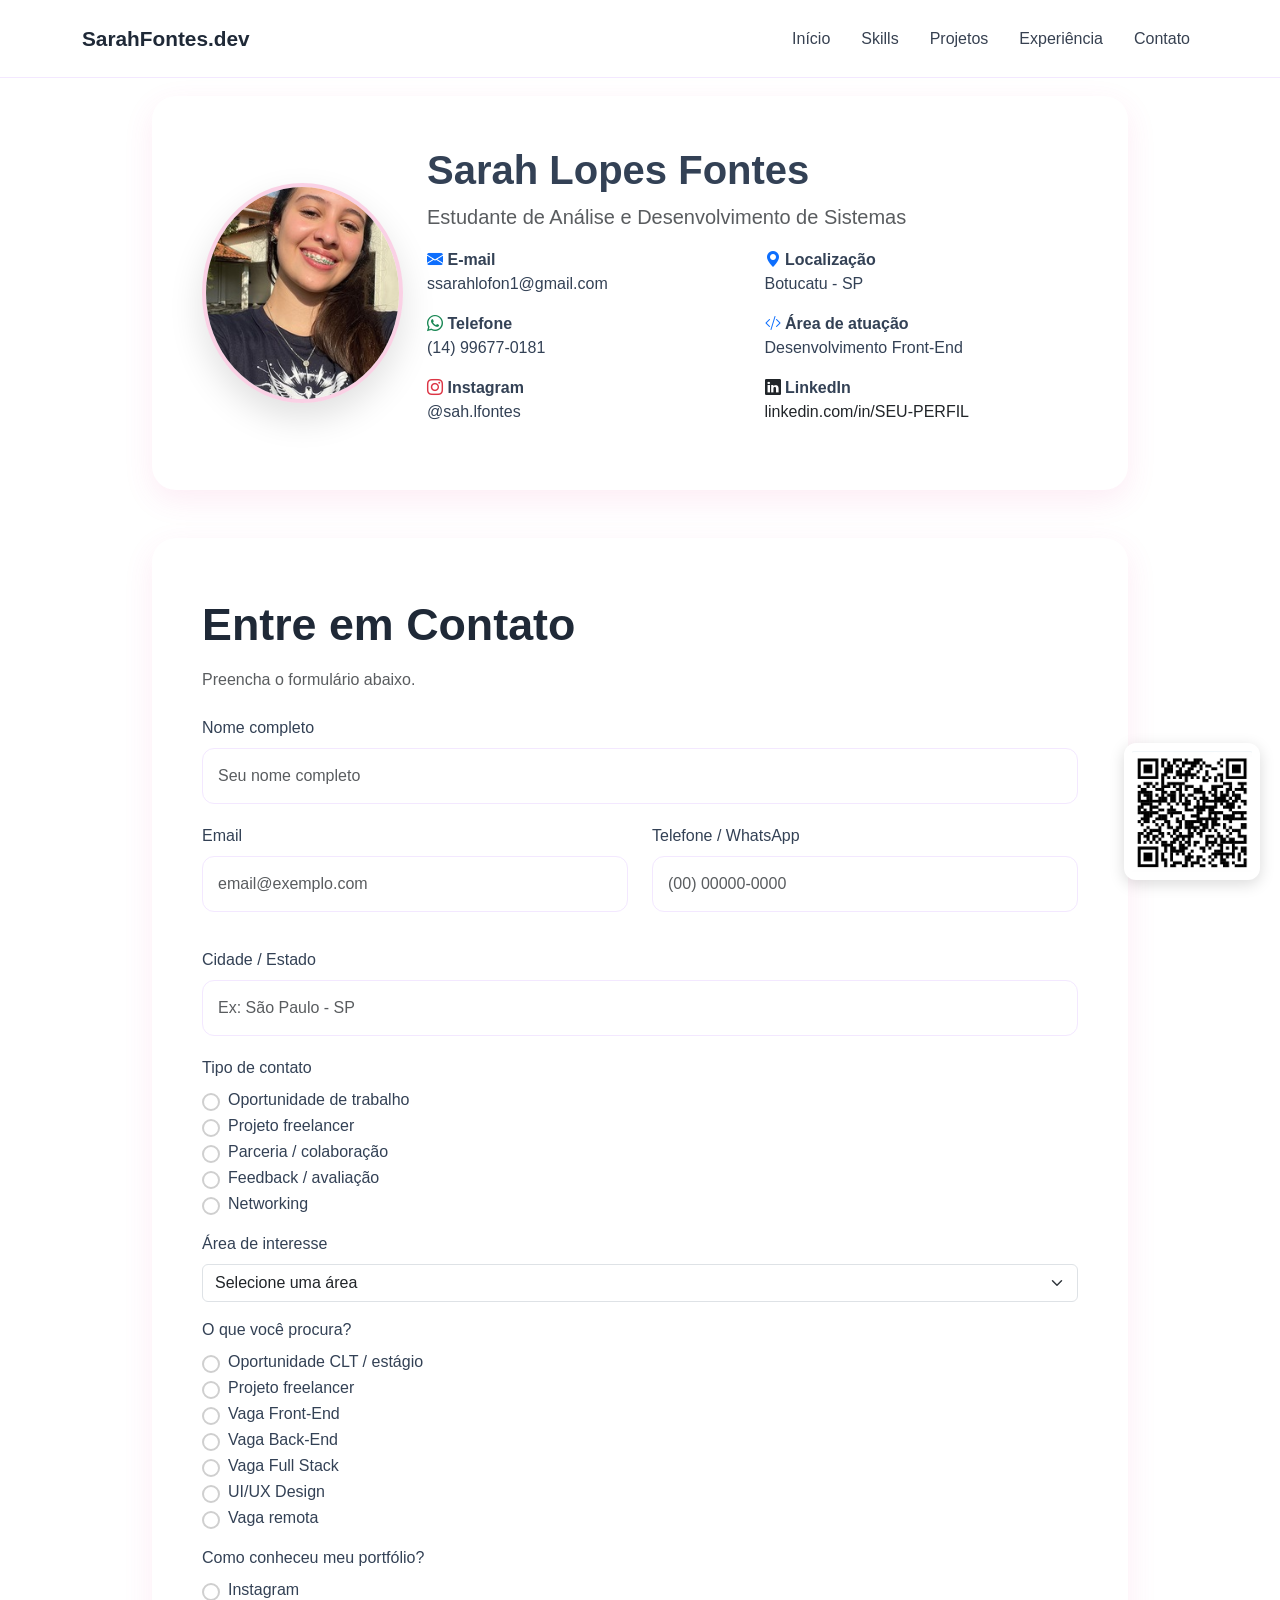
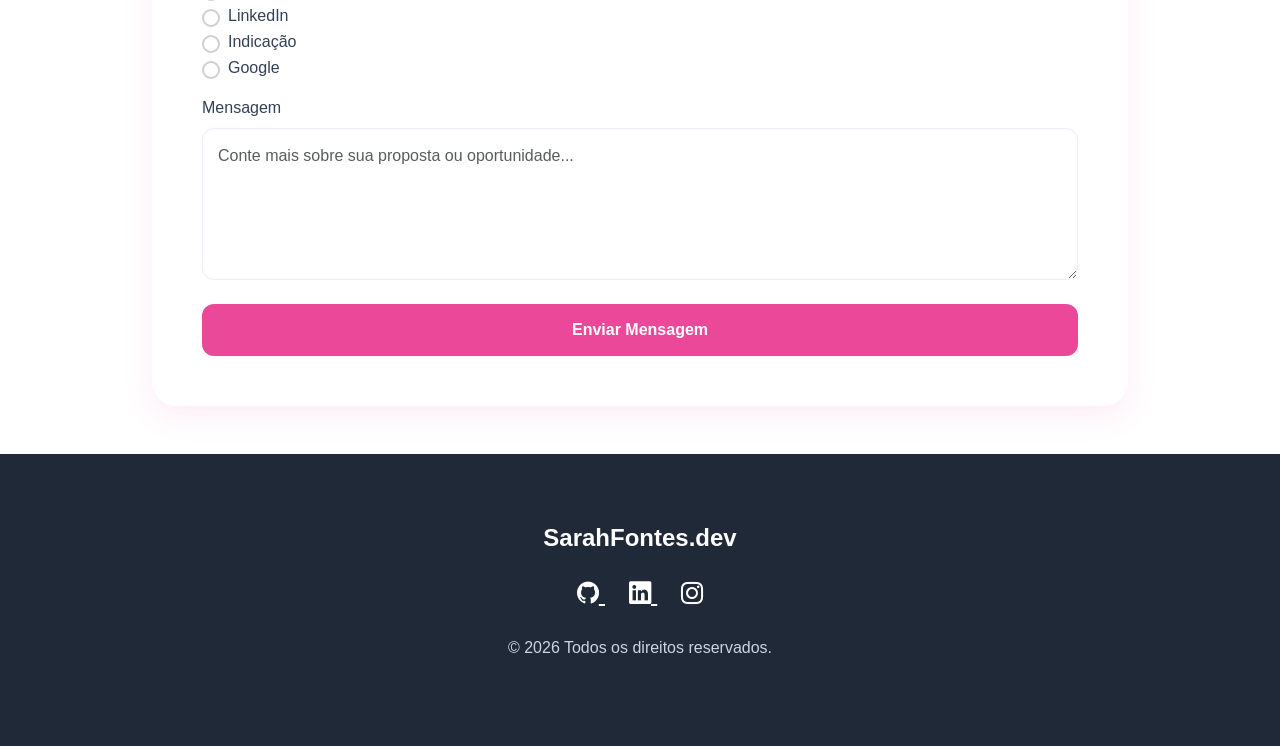
==== contato.html @ ce4b2a98 "UPLOAD 1" ====
<!DOCTYPE html>
<html lang="pt-BR">

<head>
    <meta charset="UTF-8">
    <meta name="viewport" content="width=device-width, initial-scale=1">

    <title>Contato | Portfólio</title>

    <link href="https://cdn.jsdelivr.net/npm/bootstrap@5.3.3/dist/css/bootstrap.min.css" rel="stylesheet">
    <link href="https://cdn.jsdelivr.net/npm/bootstrap-icons@1.11.3/font/bootstrap-icons.css" rel="stylesheet">

    <!-- SEU CSS PRINCIPAL -->
    <link rel="stylesheet" href="assets/css/style.css">
</head>

<body>

    <!-- NAVBAR -->

    <nav class="navbar navbar-expand-lg fixed-top custom-navbar">

        <div class="container">

            <a class="navbar-brand" href="#">SarahFontes.dev</a>

            <button class="navbar-toggler" type="button" data-bs-toggle="collapse" data-bs-target="#menu">
                <span class="navbar-toggler-icon"></span>
            </button>

            <div class="collapse navbar-collapse" id="menu">

                <ul class="navbar-nav ms-auto">

                    <li class="nav-item">
                        <a class="nav-link" href="index.html#inicio">Início</a>
                    </li>
                    <li class="nav-item">
                        <a class="nav-link" href="index.html#skills">Skills</a>
                    </li>
                    <li class="nav-item">
                        <a class="nav-link" href="index.html#projetos">Projetos</a>
                    </li>
                    <li class="nav-item">
                        <a class="nav-link" href="index.html#experiencia">Experiência</a>
                    </li>
                    <li class="nav-item">
                        <a class="nav-link" href="index.htmlcontato.html">Contato</a>
                    </li>

                </ul>
            </div>
        </div>
    </nav>

    <div class="col-md-5 text-center">
        <div class="qr-fixed">
            <img src="./assets/img/qrcode.png" alt="QR Code Portfólio">
        </div>
    </div>

    <!-- CONTEÚDO -->
    <div class="container my-5 pt-5" style="max-width: 1000px;">

        <!-- CARD PERFIL -->
        <div class="contact-box mb-5">

            <div class="row align-items-center">

                <!-- FOTO -->
                <div class="col-md-3 text-center mb-3 mb-md-0">

                    <img src="assets/img/perfil.jpg" alt="Foto de Perfil" class="profile-image">

                </div>

                <div class="col-md-9">

                    <h1 class="fw-bold">
                        Sarah Lopes Fontes
                    </h1>

                    <p class="lead text-muted">
                        Estudante de Análise e Desenvolvimento de Sistemas
                    </p>

                    <div class="row">

                        <div class="col-md-6">
                            <p class="mb-3">
                                <i class="bi bi-envelope-fill text-primary"></i>
                                <strong>E-mail</strong><br>

                                <a href="mailto:ssarahlofon1@gmail.com" class="text-decoration-none text-reset">
                                    ssarahlofon1@gmail.com
                                </a>
                            </p>

                            <p>
                                <i class="bi bi-whatsapp text-success"></i>
                                <strong>Telefone</strong><br>

                                <a href="https://wa.me/5514996770181" target="_blank"
                                    class="text-decoration-none text-reset">
                                    (14) 99677-0181
                                </a>
                            </p>

                            <p>
                                <i class="bi bi-instagram text-danger"></i>
                                <strong>Instagram</strong><br>

                                <a href="https://www.instagram.com/seu_usuario" target="_blank"
                                    class="text-decoration-none text-reset">
                                    @sah.lfontes
                                </a>
                            </p>
                        </div>

                        <div class="col-md-6">
                            <p class="mb-3">
                                <i class="bi bi-geo-alt-fill text-primary"></i>
                                <strong>Localização</strong><br>
                                Botucatu - SP
                            </p>

                            <p>
                                <i class="bi bi-code-slash text-primary"></i>
                                <strong>Área de atuação</strong><br>
                                Desenvolvimento Front-End
                            </p>

                            <p class="mb-3">
                                <i class="bi bi-linkedin text-dark"></i>
                                <strong>LinkedIn</strong><br>
                                <a href="https://www.linkedin.com/in/sarah-lopes-fontes-5abab1365/" target="_blank"
                                    class="text-decoration-none text-dark">
                                    linkedin.com/in/SEU-PERFIL
                                </a>
                            </p>
                        </div>

                    </div>

                </div>

            </div>

        </div>

        <!-- FORMULÁRIO -->
        <div class="contact-box">

            <h2 class="section-title mb-3">
                Entre em Contato
            </h2>

            <p class="text-muted mb-4">
                Preencha o formulário abaixo.
            </p>

            <form action="https://formspree.io/f/mzdqgyke" method="POST">

                <!-- Nome -->
                <div class="mb-3">
                    <label class="form-label">Nome completo</label>
                    <input type="text" name="nome" class="form-control" placeholder="Seu nome completo" required>
                </div>

                <!-- Contato -->
                <div class="row">
                    <div class="col-md-6 mb-3">
                        <label class="form-label">Email</label>
                        <input type="email" name="email" class="form-control" placeholder="email@exemplo.com" required>
                    </div>

                    <div class="col-md-6 mb-3">
                        <label class="form-label">Telefone / WhatsApp</label>
                        <input type="tel" name="telefone" class="form-control" placeholder="(00) 00000-0000">
                    </div>
                </div>

                <!-- Localização -->
                <div class="mb-3">
                    <label class="form-label">Cidade / Estado</label>
                    <input type="text" name="localizacao" class="form-control" placeholder="Ex: São Paulo - SP">
                </div>

                <!-- Tipo de contato -->
                <div class="mb-3">
                    <label class="form-label">Tipo de contato</label>

                    <div class="form-check custom-radio">
                        <input class="form-check-input" type="radio" name="tipo_contato"
                            value="Oportunidade de trabalho">
                        <label class="form-check-label">Oportunidade de trabalho</label>
                    </div>

                    <div class="form-check custom-radio">
                        <input class="form-check-input" type="radio" name="tipo_contato" value="Projeto freelancer">
                        <label class="form-check-label">Projeto freelancer</label>
                    </div>

                    <div class="form-check custom-radio">
                        <input class="form-check-input" type="radio" name="tipo_contato" value="Parceria">
                        <label class="form-check-label">Parceria / colaboração</label>
                    </div>

                    <div class="form-check custom-radio">
                        <input class="form-check-input" type="radio" name="tipo_contato" value="Feedback">
                        <label class="form-check-label">Feedback / avaliação</label>
                    </div>

                    <div class="form-check custom-radio">
                        <input class="form-check-input" type="radio" name="tipo_contato" value="Networking">
                        <label class="form-check-label">Networking</label>
                    </div>
                </div>

                <!-- Área -->
                <div class="mb-3">
                    <label class="form-label">Área de interesse</label>

                    <select class="form-select" name="area_interesse" required>
                        <option selected disabled>Selecione uma área</option>
                        <option>Tecnologia / Desenvolvimento</option>
                        <option>Design / UI/UX</option>
                        <option>Marketing Digital</option>
                        <option>Negócios / Empreendedorismo</option>
                        <option>Educação / Mentoria</option>
                        <option>Arte / Criatividade</option>
                        <option>Outro</option>
                    </select>
                </div>

                <!-- O que procura -->
                <div class="mb-3">
                    <label class="form-label">O que você procura?</label>

                    <div class="form-check custom-check">
                        <input class="form-check-input" type="checkbox" name="procura[]" value="CLT / Estágio">
                        <label class="form-check-label">Oportunidade CLT / estágio</label>
                    </div>

                    <div class="form-check custom-check">
                        <input class="form-check-input" type="checkbox" name="procura[]" value="Freelancer">
                        <label class="form-check-label">Projeto freelancer</label>
                    </div>

                    <div class="form-check custom-check">
                        <input class="form-check-input" type="checkbox" name="procura[]" value="Front-End">
                        <label class="form-check-label">Vaga Front-End</label>
                    </div>

                    <div class="form-check custom-check">
                        <input class="form-check-input" type="checkbox" name="procura[]" value="Back-End">
                        <label class="form-check-label">Vaga Back-End</label>
                    </div>

                    <div class="form-check custom-check">
                        <input class="form-check-input" type="checkbox" name="procura[]" value="Full Stack">
                        <label class="form-check-label">Vaga Full Stack</label>
                    </div>

                    <div class="form-check custom-check">
                        <input class="form-check-input" type="checkbox" name="procura[]" value="UI/UX">
                        <label class="form-check-label">UI/UX Design</label>
                    </div>

                    <div class="form-check custom-check">
                        <input class="form-check-input" type="checkbox" name="procura[]" value="Remoto">
                        <label class="form-check-label">Vaga remota</label>
                    </div>
                </div>

                <!-- Origem -->
                <div class="mb-3">
                    <label class="form-label">Como conheceu meu portfólio?</label>

                    <div class="form-check custom-radio">
                        <input class="form-check-input" type="radio" name="origem" value="Instagram">
                        <label class="form-check-label">Instagram</label>
                    </div>

                    <div class="form-check custom-radio">
                        <input class="form-check-input" type="radio" name="origem" value="LinkedIn">
                        <label class="form-check-label">LinkedIn</label>
                    </div>

                    <div class="form-check custom-radio">
                        <input class="form-check-input" type="radio" name="origem" value="Indicação">
                        <label class="form-check-label">Indicação</label>
                    </div>

                    <div class="form-check custom-radio">
                        <input class="form-check-input" type="radio" name="origem" value="Google">
                        <label class="form-check-label">Google</label>
                    </div>
                </div>

                <!-- Mensagem -->
                <div class="mb-4">
                    <label class="form-label">Mensagem</label>
                    <textarea class="form-control" name="mensagem" rows="5"
                        placeholder="Conte mais sobre sua proposta ou oportunidade..." required></textarea>
                </div>

                <!-- Botão -->
                <button type="submit" class="btn-primary-custom w-100" action="https://formspree.io/f/mzdqgyke">
                    Enviar Mensagem
                </button>

            </form>

        </div>

    </div>

    <!-- FOOTER -->

    <footer>
        <div class="container">
            <div class="footer-content">
                <h4>SarahFontes.dev</h4>
                <div class="social-links">
                    <a href="https://github.com/SahFontes?tab=projects">
                        <i class="bi bi-github"></i>
                    </a>
                    <a href="https://www.linkedin.com/in/sarah-lopes-fontes-5abab1365/" ">
                        <i class=" bi bi-linkedin"></i>
                    </a>
                    <a href="https://www.instagram.com/seu_usuario">
                        <i class="bi bi-instagram"></i>
                    </a>
                </div>
                <p>© 2026 Todos os direitos reservados.</p>
            </div>
        </div>
    </footer>

    <script src="https://cdn.jsdelivr.net/npm/bootstrap@5.3.3/dist/js/bootstrap.bundle.min.js"></script>

</body>

</html>
---- assets/css/style.css ----
/* ==========================
   RESET
========================== */

*{
    margin:0;
    padding:0;
    box-sizing:border-box;
}

html{
    scroll-behavior:smooth;
}

body{
    font-family:'Inter',sans-serif;
    color:#334155;
    background:#ffffff;
    overflow-x:hidden;
}

/* ==========================
   CORES
========================== */

:root{

    --primary:#1F2937;       /* mantém profissional (quase preto) */
    --secondary:#374151;

    --accent:#EC4899;        /* ROSA principal (profissional) */
    --accent-hover:#DB2777;  /* rosa mais forte no hover */

    --light:#FFF1F2;         /* fundo rosa muito suave */
    --border:#F3E8FF;

    --text:#475569;

    --shadow:
    0 10px 30px rgba(236,72,153,.10);

    --shadow-hover:
    0 20px 40px rgba(236,72,153,.18);
}

/* ==========================
   NAVBAR
========================== */

.custom-navbar{

    background:rgba(255,255,255,.95);

    backdrop-filter:blur(15px);

    border-bottom:1px solid var(--border);

    transition:.3s;

    padding:18px 0;

}

.navbar-brand{

    font-size:1.3rem;

    font-weight:800;

    color:var(--primary)!important;

}

.nav-link{

    font-weight:500;

    color:var(--secondary)!important;

    margin-left:15px;

    transition:.3s;

}

.nav-link:hover{

    color:var(--accent)!important;

}

/* ==========================
   HERO
========================== */

.hero{

    background:
    radial-gradient(
    circle at top right,
    rgba(236,72,153,.12),
    transparent 40%
    ),

    radial-gradient(
    circle at bottom left,
    rgba(244,114,182,.10),
    transparent 30%
    );

}

.hero-tag{

    display:inline-block;

    padding:10px 18px;

    border-radius:50px;

    background:#EFF6FF;

    color:var(--accent);

    font-size:.9rem;

    font-weight:600;

    margin-bottom:25px;

}

.hero-tag,
.section-tag{

    background:rgba(236,72,153,.08);

    color:var(--accent);

    padding:8px 14px;

    border-radius:999px;

    font-weight:600;

}

.hero-title{

    font-size:4.3rem;

    font-weight:800;

    color:var(--primary);

    line-height:1.1;

    margin-bottom:25px;

}

.hero-description{

    font-size:1.1rem;

    color:var(--text);

    max-width:550px;

    line-height:1.8;

}

.hero-buttons{

    margin-top:40px;

    display:flex;

    gap:15px;

    flex-wrap:wrap;

}

.profile-image{

    width:420px;

    max-width:100%;

    border-radius:24px;

    box-shadow:var(--shadow);

}

/* ==========================
   BOTÕES
========================== */

.btn-primary-custom{

    background:var(--accent);
    color:white;
    border:none;

    padding:14px 30px;
    border-radius:12px;

    font-weight:600;

    transition:.3s;

}

.btn-primary-custom:hover{
    background:var(--accent-hover);
    transform:translateY(-2px);
}

.btn-outline-custom{

    border:1px solid var(--accent);

    color:var(--accent);

    padding:14px 30px;

    border-radius:12px;

    text-decoration:none;

    font-weight:600;

    transition:.3s;

}

.btn-outline-custom:hover{

    background:var(--accent);

    color:white;

}

/* ==========================
   SEÇÕES
========================== */

.section{

    padding:120px 0;

}

.section-tag{

    color:var(--accent);

    font-weight:600;

    text-transform:uppercase;

    letter-spacing:1px;

    font-size:.85rem;

}

.section-title{

    font-size:2.8rem;

    font-weight:800;

    color:var(--primary);

    margin-top:10px;

}

.bg-light-custom{

    background:var(--light);

}

/* ==========================
   ESTATÍSTICAS
========================== */

.stats{

    padding:80px 0;

    border-top:1px solid var(--border);

    border-bottom:1px solid var(--border);

}

.stats h2{

    font-size:3rem;

    font-weight:800;

    color:var(--accent);

}

.stats p{

    color:var(--text);

}

/* ==========================
   SOBRE
========================== */

.about-image{

    width:100%;

    border-radius:24px;

    box-shadow:var(--shadow);

}

#sobre p{

    font-size:1.05rem;

    line-height:1.9;

    color:var(--text);

}

/* ==========================
   SKILLS
========================== */

.skills-wrapper{

    display:flex;

    flex-wrap:wrap;

    justify-content:center;

    gap:15px;

}

.skills-wrapper a{

    background:white;

    border:1px solid var(--border);

    padding:14px 24px;

    border-radius:999px;

    font-weight:600;

    transition:.3s;
    text-decoration: none;
    


}

.skills-wrapper span:hover{

    background:var(--accent);

    color:white;

    border-color:var(--accent);

}

/* ==========================
   PROJETOS
========================== */

.project-card{

    background:white;

    border-radius:20px;

    overflow:hidden;

    box-shadow:var(--shadow);

    transition:.3s;

    height:100%;

}

.project-card:hover{

    transform:translateY(-10px);

    box-shadow:var(--shadow-hover);

}

.project-card img{

    width:100%;

    height:260px;

    object-fit:cover;

}

.project-content{

    padding:25px;

}

.project-content h4{

    color:var(--primary);

    font-weight:700;

    margin-bottom:12px;

}

.project-content p{

    color:var(--text);

}

/* ==========================
   TIMELINE
========================== */

.timeline{

    max-width:800px;

    margin:auto;

}

.timeline-item{

    background:white;

    padding:30px;

    margin-bottom:25px;

    border-radius:16px;

    border-left:5px solid var(--accent);

    box-shadow:var(--shadow);

}

.timeline-item h4{

    font-weight:700;

    color:var(--primary);

}

.timeline-item span{

    display:block;

    color:var(--accent);

    margin:10px 0;

    font-weight:600;

}

.timeline-item p{

    color:var(--text);

}

/* ==========================
   CONTATO
========================== */

.contact-box{

    background:white;

    padding:50px;

    border-radius:24px;

    box-shadow:var(--shadow);

}

.form-control{

    margin-bottom:20px;

    border-radius:12px;

    padding:15px;

    border:1px solid var(--border);

}

.form-control:focus{

    border-color:var(--accent);

    box-shadow:none;

}

/* ==========================
   FOOTER
========================== */

footer{

    background:var(--primary);

    color:white;

    padding:70px 0;

}

.footer-content{

    text-align:center;

}

.footer-content h4{

    font-weight:800;

    margin-bottom:20px;

}

.social-links{

    margin:25px 0;

}

.social-links a{

    color:white;

    font-size:1.4rem;

    margin:0 12px;

    transition:.3s;

}

.social-links a:hover{

    color:#60A5FA;

}

.footer-content p{

    color:#CBD5E1;

}

/* ==========================
   RESPONSIVO
========================== */

@media(max-width:992px){

    .hero{

        text-align:center;

    }

    .hero-title{

        font-size:3rem;

    }

    .profile-image{

        margin-top:50px;
    }

    .hero-buttons{

        justify-content:center;
    }

}

@media(max-width:768px){

    .section{

        padding:90px 0;
    }

    .hero-title{

        font-size:2.4rem;
    }

    .section-title{

        font-size:2rem;
    }

    .contact-box{

        padding:30px;
    }

}

@media(max-width:576px){

    .stats h2{

        font-size:2.2rem;
    }

    .profile-image{

        border-radius:18px;
    }

}

.profil-image{
    width:320px;
    height:320px;
    object-fit:cover;
    border-radius:50%;

    border:4px solid rgba(236,72,153,.3); /* rosa suave */
    box-shadow:0 20px 40px rgba(0,0,0,.12);
}

@media(max-width:768px){
    .profile-image{
        width:240px;
        height:240px;
    }
}


.profile-image{
    width:220px;
    height:220px;
    object-fit:cover;
    border-radius:50%;

    border:4px solid rgba(236,72,153,.25);
    box-shadow:0 15px 35px rgba(0,0,0,.12);
}

@media(max-width:768px){
    .profile-image{
        width:160px;
        height:160px;
    }
}

.cursos-img{
    width: px;
    height: 200px;
    object-fit: contain;
}

@media(max-width:768px){
    .cursos-img{
        width: 120px;
        height: 120px;
    }
}

.course-card{
    display:flex;
    flex-direction:column;
    align-items:center;
    text-align:center;
    gap:10px;
}

.accordion-body{
    padding:10px 14px;
    font-size:13px;
}

.timeline-item{
    margin-bottom:10px;
}

.accordion-button {
    background-color: white;  /* fundo normal */
    color: var(--primary);    /* texto padrão */
}

.accordion-button:focus {
    box-shadow: none;         /* remove o foco azul padrão */
}

.accordion-button:not(.collapsed) {
    background-color: rgba(236,72,153,0.08); /* fundo rosa suave quando aberto */
    color: var(--accent);                     /* texto rosa quando aberto */
}


.accordion-item {
    border-radius: 16px;
    overflow: hidden;
    box-shadow: var(--shadow);
    margin-bottom: 12px;
}

.text-justify {
    text-align: justify;
}

.modal-body img {
    display: block;
    margin: 0 auto;
}

.swiper {
    padding: 20px 0;
}

.project-card {
    background: #fff;
    border-radius: 12px;
    overflow: hidden;
    box-shadow: 0 10px 25px rgba(0,0,0,0.1);
    transition: 0.3s;
}

.project-card:hover {
    transform: translateY(-5px);
}

.project-card img {
    width: 100%;
    height: 200px;
    object-fit: cover;
}

/* COR DAS SETAS */
.carousel-control-prev-icon,
.carousel-control-next-icon {
    filter: invert(32%) sepia(86%) saturate(7490%) hue-rotate(300deg) brightness(101%) contrast(101%);
}

/* OU versão mais garantida (substitui ícone por rosa sólido) */
.carousel-control-prev-icon,
.carousel-control-next-icon {
    border-radius: 50%;
    padding: 20px;
}

/* AFASTAR AS SETAS PARA OS LADOS */
#carouselProjetos {
    position: relative;
}

/* seta esquerda */
.carousel-control-prev,
.carousel-control-next{
    width: auto;
    top: 50%;
    transform: translateY(-50%);
}

.carousel-control-prev{
    left: 10px;
}

.carousel-control-next{
    right: 10px;
}

/* CHECKBOX estilo bolinha custom (Google Forms style) */
.custom-check .form-check-input {
    appearance: none;
    -webkit-appearance: none;
    width: 18px;
    height: 18px;
    border: 2px solid #cfcfcf;
    border-radius: 50%;
    cursor: pointer;
    position: relative;
    transition: 0.2s ease;
    display: inline-block;
}

/* Hover */
.custom-check .form-check-input:hover {
    border-color: #ff4da6;
}

/* Quando marcado */
.custom-check .form-check-input:checked {
    background-color: #ff4da6;
    border-color: #ff4da6;
}

/* bolinha branca no centro */
.custom-check .form-check-input:checked::after {
    content: "";
    width: 8px;
    height: 8px;
    background: white;
    border-radius: 50%;
    position: absolute;
    top: 50%;
    left: 50%;
    transform: translate(-50%, -50%);
}

/* alinhamento perfeito */
.custom-check {
    display: flex;
    align-items: center;
    gap: 8px;
}


.custom-check .form-check-input,
.custom-radio .form-check-input {
    appearance: none;
    -webkit-appearance: none;
    width: 18px;
    height: 18px;
    border: 2px solid #cfcfcf;
    border-radius: 50%;
    cursor: pointer;
    position: relative;
    transition: 0.2s ease;
    display: inline-block;
}

/* Hover rosa */
.custom-check .form-check-input:hover,
.custom-radio .form-check-input:hover {
    border-color: #ff4da6;
}

/* Quando marcado */
.custom-check .form-check-input:checked,
.custom-radio .form-check-input:checked {
    background-color: #ff4da6;
    border-color: #ff4da6;
}

/* ponto branco interno (efeito Google Forms) */
.custom-check .form-check-input:checked::after,
.custom-radio .form-check-input:checked::after {
    content: "";
    width: 8px;
    height: 8px;
    background: white;
    border-radius: 50%;
    position: absolute;
    top: 50%;
    left: 50%;
    transform: translate(-50%, -50%);
}

/* alinhamento bonito */
.form-check {
    display: flex;
    align-items: center;
    gap: 8px;
}

/* foco acessível */
.form-check-input:focus {
    box-shadow: 0 0 0 0.2rem rgba(255, 77, 166, 0.25);
}

.section-tag {
    display: inline-block;
    padding: 8px 14px;
    margin: 5px;
    border-radius: 20px;
    background: #f1f1f1;
    color: #333;
    text-decoration: none;
    transition: all 0.25s ease;
    border: 1px solid transparent;
}

/* quando passa o mouse */
.section-tag:hover {
    background: #ff4da6; /* azul Bootstrap */
    color: white;
    transform: translateY(-3px);
    box-shadow: 0 6px 15px rgba(0,0,0,0.15);
}

/* quando clica */
.section-tag:active {
    transform: translateY(0px) scale(0.97);
    box-shadow: 0 3px 8px rgba(0,0,0,0.2);
}

.qr-fixed {
    position: fixed;
    bottom: 20px;
    right: 20px;
    z-index: 9999;
    background: #fff;
    padding: 8px;
    border-radius: 12px;
    box-shadow: 0 4px 15px rgba(0,0,0,.15);
}

.qr-fixed img {
    width: 120px;
    height: auto;
    display: block;
}

@media (max-width: 768px) {
    .qr-fixed {
        display: none;
    }
}

.carousel-control-prev {
    width: 2%;
    left: -60px;
}

.carousel-control-next {
    width: 2%;
    right: -60px;
}
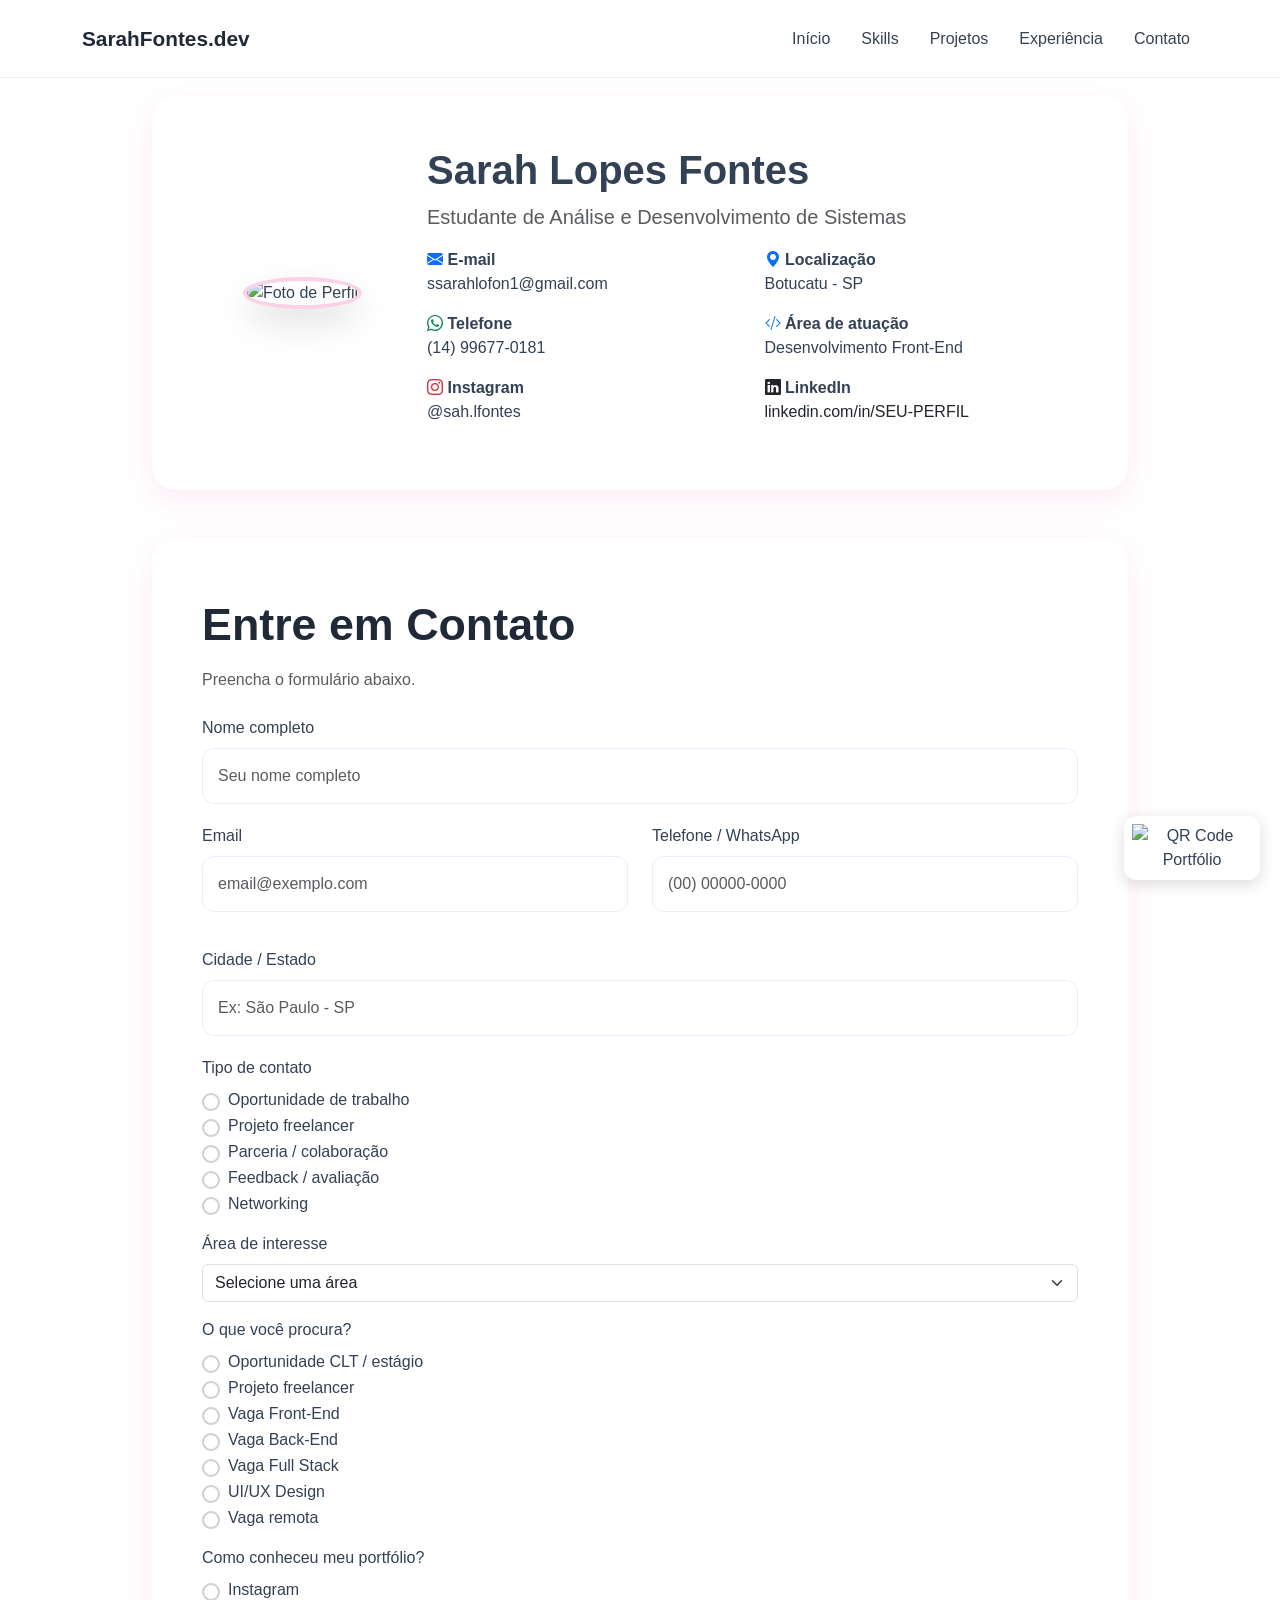
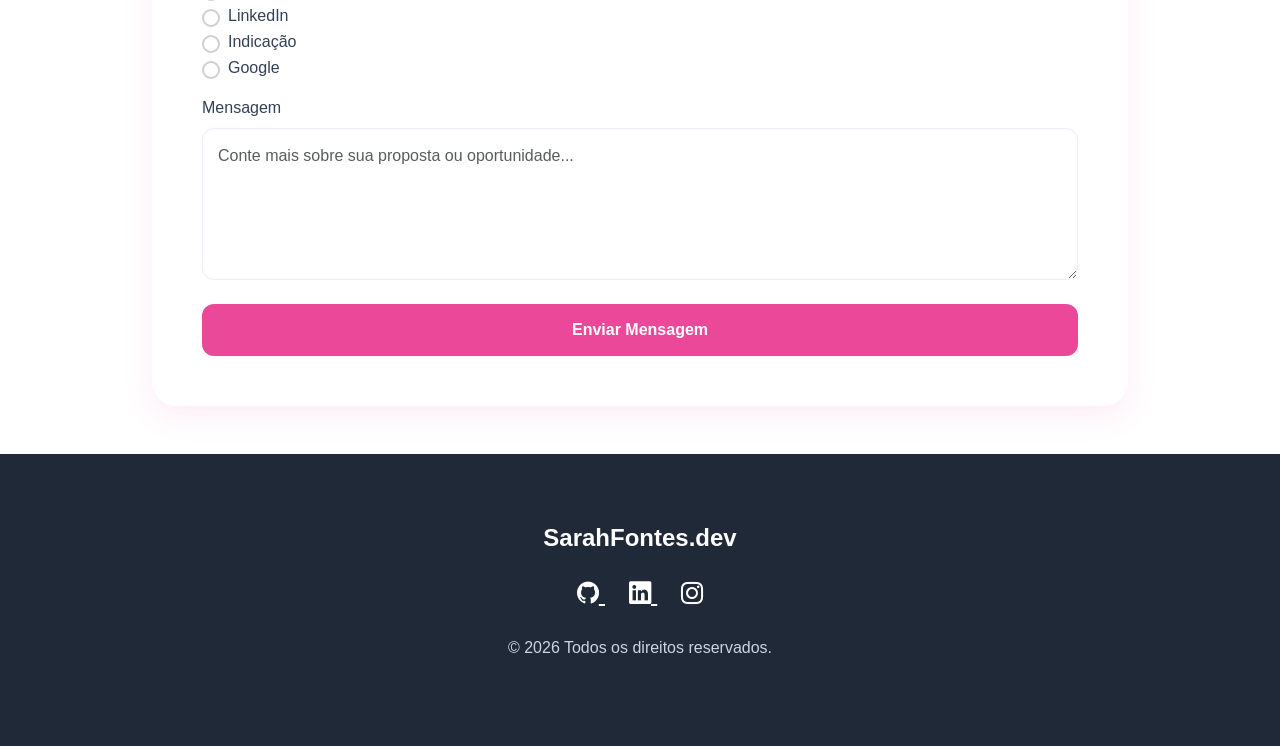
==== commit cddf620d: "UPLOAD 2- RESPONSIVIDADE" ====
--- a/contato.html
+++ b/contato.html
@@ -45,7 +45,7 @@
                         <a class="nav-link" href="index.html#experiencia">Experiência</a>
                     </li>
                     <li class="nav-item">
-                        <a class="nav-link" href="index.htmlcontato.html">Contato</a>
+                        <a class="nav-link" href="contato.html">Contato</a>
                     </li>
 
                 </ul>
@@ -55,7 +55,7 @@
 
     <div class="col-md-5 text-center">
         <div class="qr-fixed">
-            <img src="./assets/img/qrcode.png" alt="QR Code Portfólio">
+            <img src="./img/qrcode.png" alt="QR Code Portfólio">
         </div>
     </div>
 
@@ -70,7 +70,7 @@
                 <!-- FOTO -->
                 <div class="col-md-3 text-center mb-3 mb-md-0">
 
-                    <img src="assets/img/perfil.jpg" alt="Foto de Perfil" class="profile-image">
+                    <img src="./img/perfil.jpg" alt="Foto de Perfil" class="profile-image">
 
                 </div>
 
@@ -326,7 +326,7 @@
                     <a href="https://github.com/SahFontes?tab=projects">
                         <i class="bi bi-github"></i>
                     </a>
-                    <a href="https://www.linkedin.com/in/sarah-lopes-fontes-5abab1365/" ">
+                    <a href="https://www.linkedin.com/in/sarah-lopes-fontes-5abab1365/">
                         <i class=" bi bi-linkedin"></i>
                     </a>
                     <a href="https://www.instagram.com/seu_usuario">
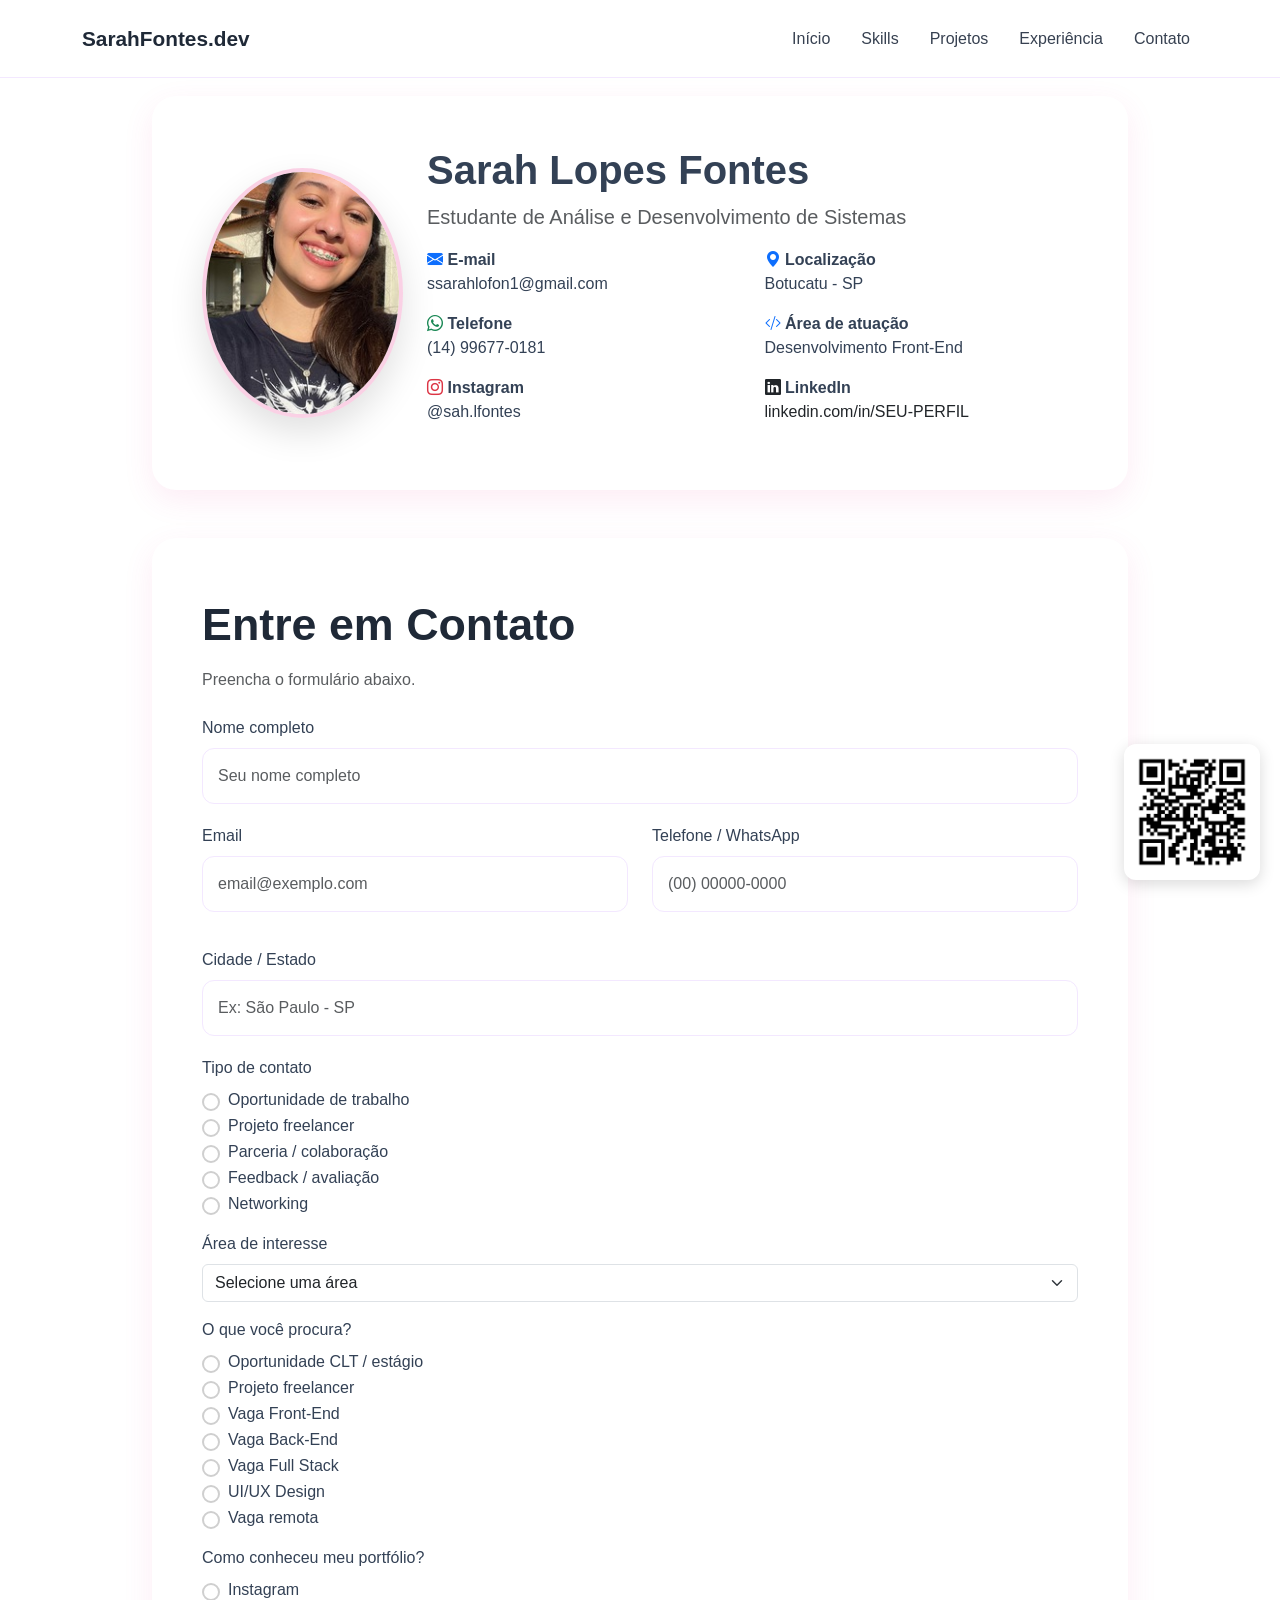
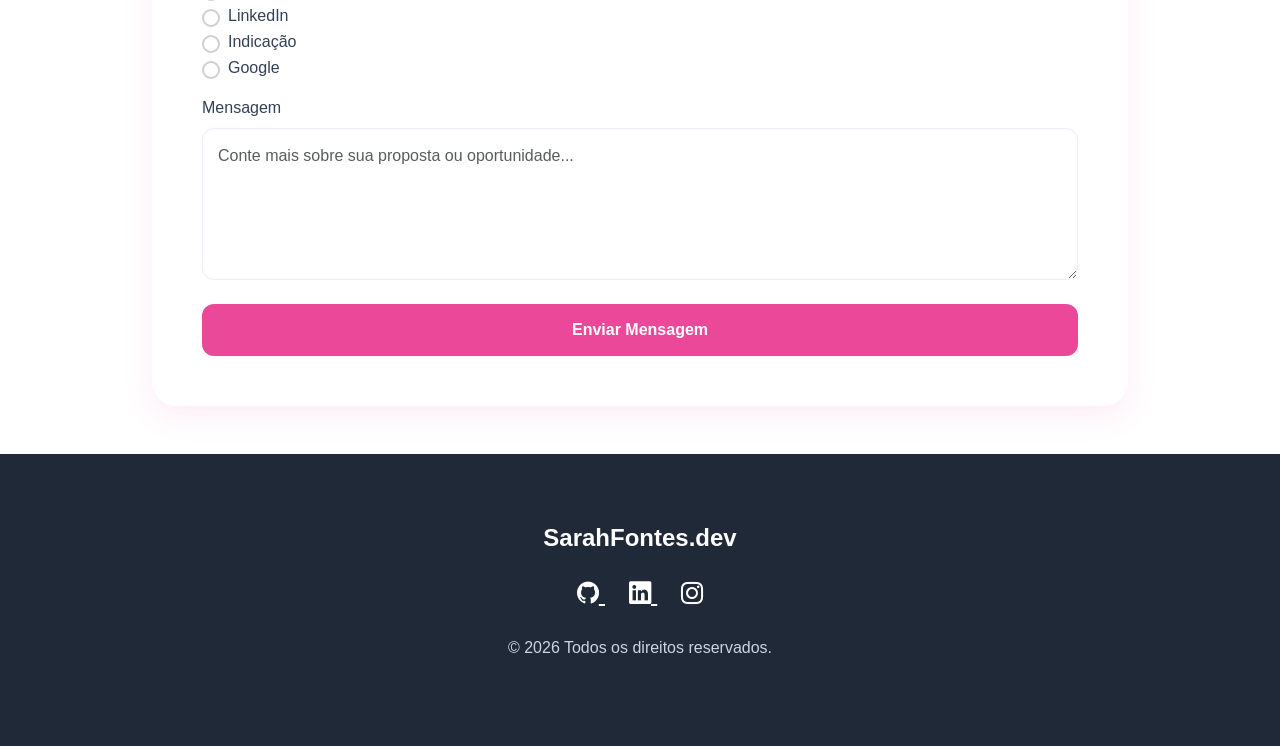
==== commit 9d5cebce: "UPLOAD 3 - NWE RESP." ====
--- a/contato.html
+++ b/contato.html
@@ -55,7 +55,7 @@
 
     <div class="col-md-5 text-center">
         <div class="qr-fixed">
-            <img src="./img/qrcode.png" alt="QR Code Portfólio">
+            <img src="./img/qrcode.jpg" alt="QR Code Portfólio">
         </div>
     </div>
 
--- a/assets/css/style.css
+++ b/assets/css/style.css
@@ -147,7 +147,7 @@
 
 .hero-title{
 
-    font-size:4.3rem;
+    font-size:clamp(2rem, 5vw, 4.3rem);
 
     font-weight:800;
 
@@ -271,7 +271,7 @@
 
 .section-title{
 
-    font-size:2.8rem;
+    font-size:clamp(1.6rem, 4vw, 2.8rem);
 
     font-weight:800;
 
@@ -376,16 +376,11 @@
 
 }
 
-.skills-wrapper span:hover{
-
+.skills-wrapper a:hover{
     background:var(--accent);
-
     color:white;
-
     border-color:var(--accent);
-
-}
-
+}
 /* ==========================
    PROJETOS
 ========================== */
@@ -516,6 +511,13 @@
 
 }
 
+@media (max-width: 576px) {
+    .contact-box {
+        padding: 24px 16px;
+        border-radius: 16px;
+    }
+}
+
 .form-control{
 
     margin-bottom:20px;
@@ -662,7 +664,7 @@
 
 }
 
-.profil-image{
+.profile-image{
     width:320px;
     height:320px;
     object-fit:cover;
@@ -681,24 +683,27 @@
 
 
 .profile-image{
-    width:220px;
-    height:220px;
+    width:320px;
+    height:320px;
     object-fit:cover;
     border-radius:50%;
-
     border:4px solid rgba(236,72,153,.25);
     box-shadow:0 15px 35px rgba(0,0,0,.12);
+    max-width:100%;
 }
 
 @media(max-width:768px){
+
     .profile-image{
-        width:160px;
-        height:160px;
-    }
+        width:220px;
+        height:220px;
+        margin-top:30px;
+    }
+
 }
 
 .cursos-img{
-    width: px;
+    width: 160px;
     height: 200px;
     object-fit: contain;
 }
@@ -956,18 +961,246 @@
     display: block;
 }
 
-@media (max-width: 768px) {
+@media (max-width: 1200px) {
     .qr-fixed {
         display: none;
     }
 }
 
 .carousel-control-prev {
-    width: 2%;
-    left: -60px;
+    width: auto;
+    left: -50px;
 }
 
 .carousel-control-next {
-    width: 2%;
-    right: -60px;
+    width: auto;
+    right: -50px;
+}
+
+@media (max-width: 768px) {
+    .carousel-control-prev {
+        left: 0;
+    }
+
+    .carousel-control-next {
+        right: 0;
+    }
+
+    #carouselProjetos {
+        padding: 0 40px;
+    }
+}
+/* ==========================
+   RESPONSIVO EXTRA (MOBILE FIRST)
+========================== */
+
+/* Hero: centralizar conteúdo em tablet/mobile */
+@media (max-width: 991px) {
+    .hero .row {
+        text-align: center;
+    }
+
+    .hero-description {
+        margin: 0 auto;
+    }
+
+    .hero-buttons {
+        justify-content: center;
+    }
+
+    .profile-image {
+        width: 200px;
+        height: 200px;
+        margin-top: 30px;
+    }
+}
+
+/* Carousel: mostrar só 1 card em mobile */
+@media (max-width: 575px) {
+    .carousel-item .col-12:not(:first-child) {
+        display: none;
+    }
+}
+
+/* Modal: imagem não ultrapassar a tela */
+.modal-body img,
+.modal-content > img {
+    max-width: 100%;
+    height: auto;
+}
+
+/* Skills: tamanho menor em mobile */
+@media (max-width: 576px) {
+    .skills-wrapper {
+        gap: 10px;
+    }
+
+    .section-tag {
+        font-size: 0.8rem;
+        padding: 6px 12px;
+    }
+
+    .hero-tag {
+        font-size: 0.8rem;
+        padding: 7px 13px;
+    }
+
+    .section {
+        padding: 70px 0;
+    }
+
+    footer {
+        padding: 50px 0;
+    }
+}
+
+/* ==========================
+   RESPONSIVIDADE FINAL
+========================== */
+
+img{
+    max-width:100%;
+    height:auto;
+    display:block;
+}
+
+@media(max-width:991px){
+
+    .hero{
+        text-align:center;
+    }
+
+    .hero-description{
+        margin:0 auto;
+    }
+
+    .hero-buttons{
+        justify-content:center;
+    }
+
+    .navbar-collapse{
+        background:#fff;
+        padding:20px;
+        margin-top:15px;
+        border-radius:16px;
+        box-shadow:0 10px 30px rgba(0,0,0,.08);
+    }
+
+}
+
+@media(max-width:768px){
+
+    .section{
+        padding:70px 0;
+    }
+
+    .hero-buttons{
+        flex-direction:column;
+        width:100%;
+    }
+
+    .hero-buttons a,
+    .hero-buttons button{
+        width:100%;
+    }
+
+    .project-card{
+        margin-bottom:20px;
+    }
+
+    .contact-box{
+        padding:24px;
+    }
+
+}
+
+@media(max-width:576px){
+
+    .hero-title{
+        font-size:2rem;
+    }
+
+    .section-title{
+        font-size:1.8rem;
+    }
+
+    .section-tag{
+        font-size:.8rem;
+        padding:6px 12px;
+    }
+
+    .hero-tag{
+        font-size:.8rem;
+    }
+
+
+    .profile-image{
+    width:250px;
+    height:250px;
+    border-radius:50%;
+    object-fit:cover;
+    object-position:center;
+    display:block;
+    margin:auto;
+
+    border:4px solid rgba(236,72,153,.25);
+
+    box-shadow:
+    0 15px 35px rgba(0,0,0,.12);
+}
+
+/* Tablet */
+@media(max-width:768px){
+
+    .profile-image{
+        width:200px;
+        height:200px;
+    }
+
+}
+
+/* Celular */
+@media(max-width:576px){
+
+    .profile-image{
+        width:160px;
+        height:160px;
+    }
+
+} 
+}
+
+.profile-image{
+    width:250px;
+    height:250px;
+    border-radius:50%;
+    object-fit:cover;
+    object-position:center;
+    display:block;
+    margin:auto;
+
+    border:4px solid rgba(236,72,153,.25);
+
+    box-shadow:
+    0 15px 35px rgba(0,0,0,.12);
+}
+
+/* Tablet */
+@media(max-width:768px){
+
+    .profile-image{
+        width:200px;
+        height:200px;
+    }
+
+}
+
+/* Celular */
+@media(max-width:576px){
+
+    .profile-image{
+        width:160px;
+        height:160px;
+    }
+
 }
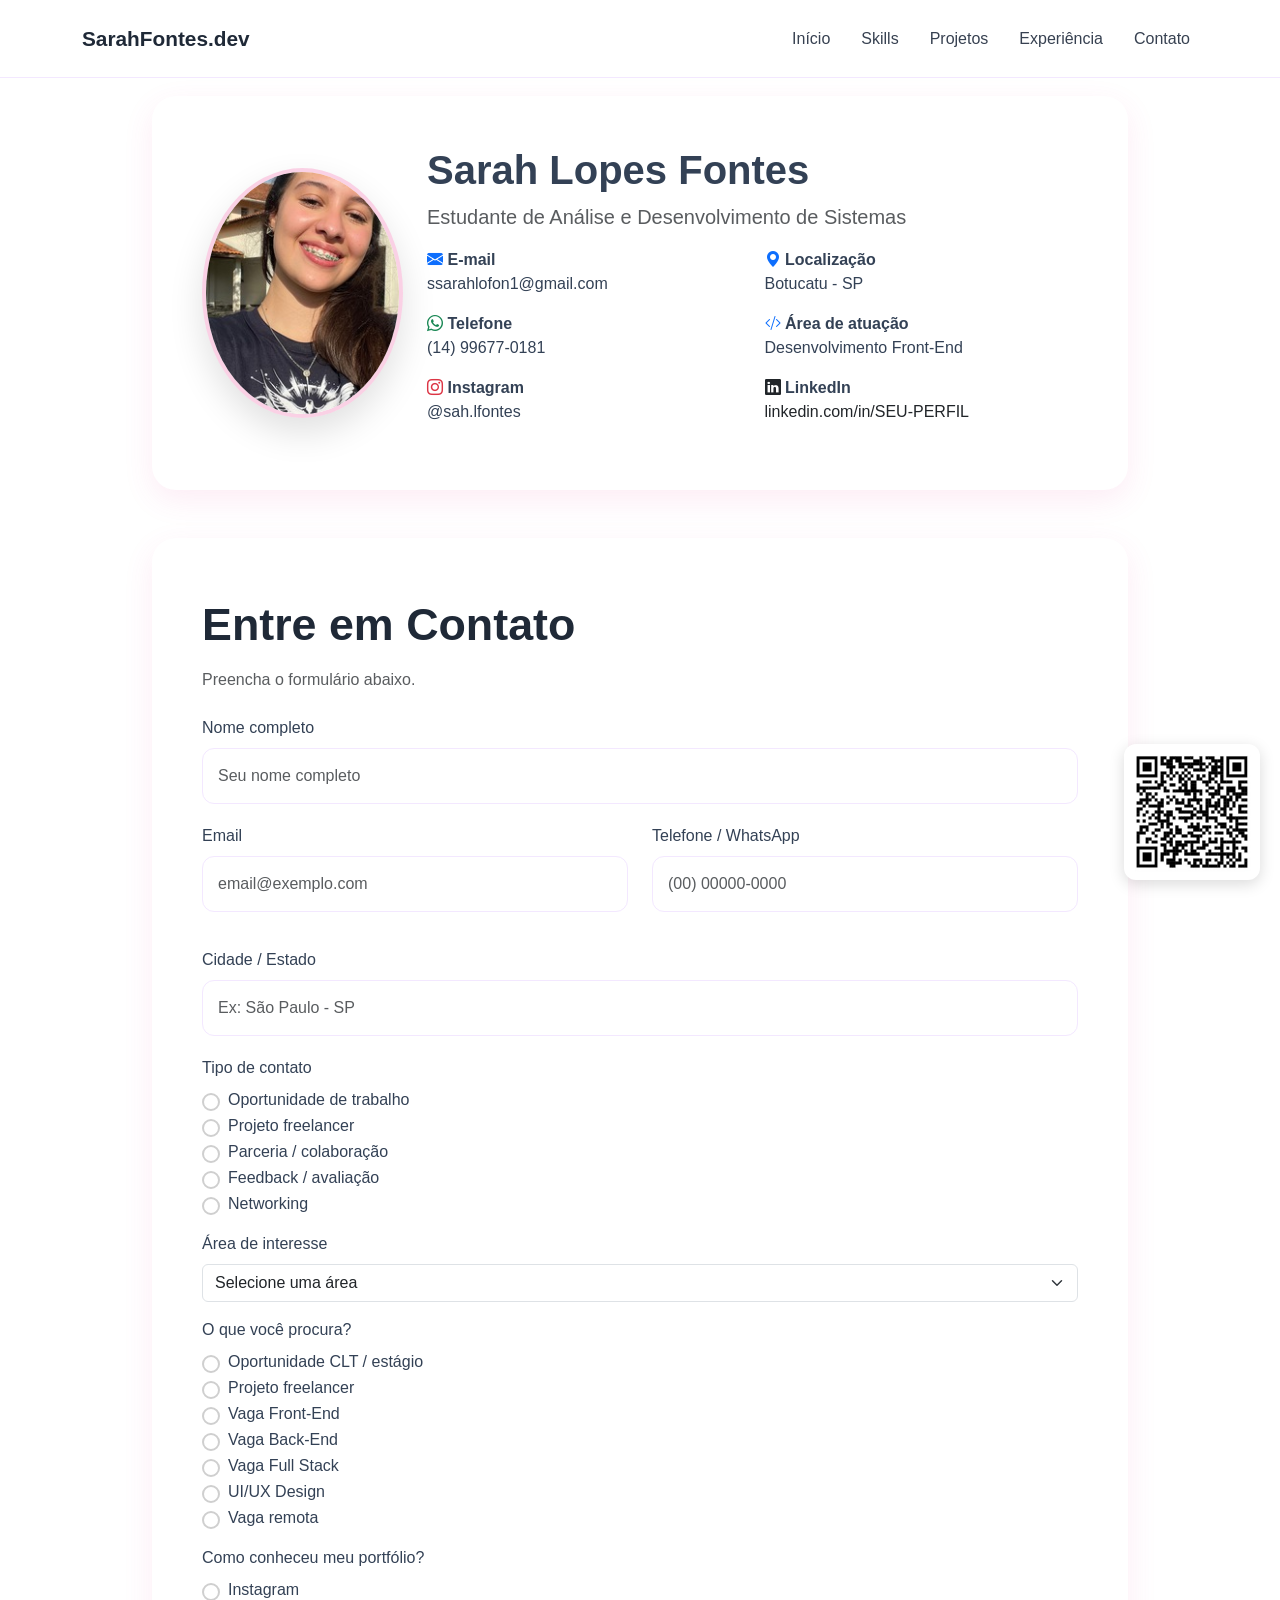
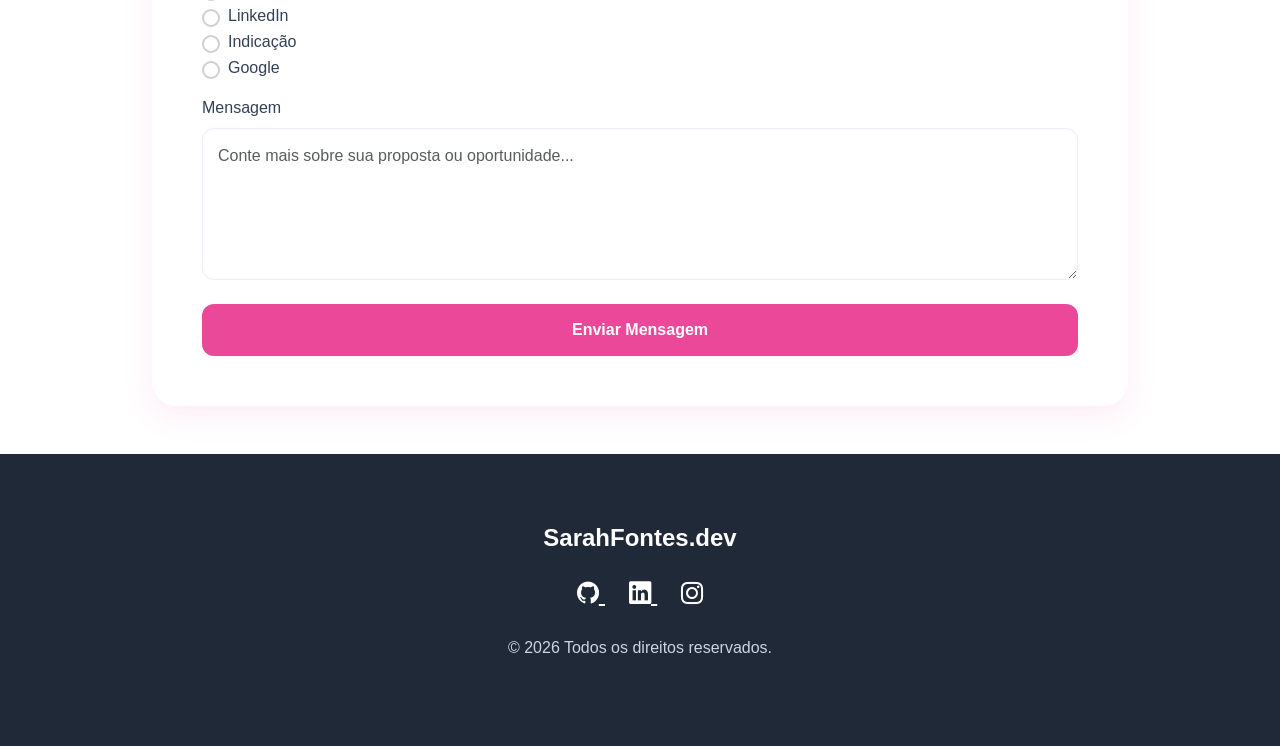
==== commit ae5b9d24: "Cursos update" ====
--- a/contato.html
+++ b/contato.html
@@ -4,22 +4,16 @@
 <head>
     <meta charset="UTF-8">
     <meta name="viewport" content="width=device-width, initial-scale=1">
-
     <title>Contato | Portfólio</title>
-
     <link href="https://cdn.jsdelivr.net/npm/bootstrap@5.3.3/dist/css/bootstrap.min.css" rel="stylesheet">
     <link href="https://cdn.jsdelivr.net/npm/bootstrap-icons@1.11.3/font/bootstrap-icons.css" rel="stylesheet">
-
-    <!-- SEU CSS PRINCIPAL -->
     <link rel="stylesheet" href="assets/css/style.css">
 </head>
 
 <body>
 
     <!-- NAVBAR -->
-
     <nav class="navbar navbar-expand-lg fixed-top custom-navbar">
-
         <div class="container">
 
             <a class="navbar-brand" href="#">SarahFontes.dev</a>
@@ -29,27 +23,15 @@
             </button>
 
             <div class="collapse navbar-collapse" id="menu">
-
                 <ul class="navbar-nav ms-auto">
-
-                    <li class="nav-item">
-                        <a class="nav-link" href="index.html#inicio">Início</a>
-                    </li>
-                    <li class="nav-item">
-                        <a class="nav-link" href="index.html#skills">Skills</a>
-                    </li>
-                    <li class="nav-item">
-                        <a class="nav-link" href="index.html#projetos">Projetos</a>
-                    </li>
-                    <li class="nav-item">
-                        <a class="nav-link" href="index.html#experiencia">Experiência</a>
-                    </li>
-                    <li class="nav-item">
-                        <a class="nav-link" href="contato.html">Contato</a>
-                    </li>
-
+                    <li class="nav-item"><a class="nav-link" href="#inicio">Início</a></li>
+                    <li class="nav-item"><a class="nav-link" href="#skills">Skills</a></li>
+                    <li class="nav-item"><a class="nav-link" href="#projetos">Projetos</a></li>
+                    <li class="nav-item"><a class="nav-link" href="#experiencia">Experiência</a></li>
+                    <li class="nav-item"><a class="nav-link" href="contato.html">Contato</a></li>
                 </ul>
             </div>
+
         </div>
     </nav>
 
@@ -110,7 +92,7 @@
                                 <i class="bi bi-instagram text-danger"></i>
                                 <strong>Instagram</strong><br>
 
-                                <a href="https://www.instagram.com/seu_usuario" target="_blank"
+                                <a href="https://www.instagram.com/sah.lfontes" target="_blank"
                                     class="text-decoration-none text-reset">
                                     @sah.lfontes
                                 </a>
@@ -342,4 +324,4 @@
 
 </body>
 
-</html>+</html>
--- a/assets/css/style.css
+++ b/assets/css/style.css
@@ -1,6 +1,4 @@
-/* ==========================
-   RESET
-========================== */
+/* ==========================RESET========================== */
 
 *{
     margin:0;
@@ -19,9 +17,7 @@
     overflow-x:hidden;
 }
 
-/* ==========================
-   CORES
-========================== */
+/* ==========================CORES========================== */
 
 :root{
 
@@ -43,55 +39,34 @@
     0 20px 40px rgba(236,72,153,.18);
 }
 
-/* ==========================
-   NAVBAR
-========================== */
+/* ==========================NAVBAR========================== */
 
 .custom-navbar{
-
     background:rgba(255,255,255,.95);
-
     backdrop-filter:blur(15px);
-
     border-bottom:1px solid var(--border);
-
     transition:.3s;
-
     padding:18px 0;
-
 }
 
 .navbar-brand{
-
     font-size:1.3rem;
-
     font-weight:800;
-
     color:var(--primary)!important;
-
 }
 
 .nav-link{
-
     font-weight:500;
-
     color:var(--secondary)!important;
-
     margin-left:15px;
-
     transition:.3s;
-
 }
 
 .nav-link:hover{
-
     color:var(--accent)!important;
-
-}
-
-/* ==========================
-   HERO
-========================== */
+}
+
+/* ==========================HERO========================== */
 
 .hero{
 
@@ -111,89 +86,48 @@
 }
 
 .hero-tag{
-
     display:inline-block;
-
     padding:10px 18px;
-
     border-radius:50px;
-
     background:#EFF6FF;
-
     color:var(--accent);
-
     font-size:.9rem;
-
     font-weight:600;
-
     margin-bottom:25px;
 
 }
 
 .hero-tag,
 .section-tag{
-
     background:rgba(236,72,153,.08);
-
     color:var(--accent);
-
     padding:8px 14px;
-
     border-radius:999px;
-
     font-weight:600;
-
 }
 
 .hero-title{
-
     font-size:clamp(2rem, 5vw, 4.3rem);
-
     font-weight:800;
-
     color:var(--primary);
-
     line-height:1.1;
-
     margin-bottom:25px;
-
 }
 
 .hero-description{
-
     font-size:1.1rem;
-
     color:var(--text);
-
     max-width:550px;
-
     line-height:1.8;
-
 }
 
 .hero-buttons{
-
     margin-top:40px;
-
     display:flex;
-
     gap:15px;
-
     flex-wrap:wrap;
-
-}
-
-.profile-image{
-
-    width:420px;
-
-    max-width:100%;
-
-    border-radius:24px;
-
-    box-shadow:var(--shadow);
-
-}
+}
+
 
 /* ==========================
    BOTÕES
@@ -511,12 +445,7 @@
 
 }
 
-@media (max-width: 576px) {
-    .contact-box {
-        padding: 24px 16px;
-        border-radius: 16px;
-    }
-}
+
 
 .form-control{
 
@@ -600,69 +529,7 @@
    RESPONSIVO
 ========================== */
 
-@media(max-width:992px){
-
-    .hero{
-
-        text-align:center;
-
-    }
-
-    .hero-title{
-
-        font-size:3rem;
-
-    }
-
-    .profile-image{
-
-        margin-top:50px;
-    }
-
-    .hero-buttons{
-
-        justify-content:center;
-    }
-
-}
-
-@media(max-width:768px){
-
-    .section{
-
-        padding:90px 0;
-    }
-
-    .hero-title{
-
-        font-size:2.4rem;
-    }
-
-    .section-title{
-
-        font-size:2rem;
-    }
-
-    .contact-box{
-
-        padding:30px;
-    }
-
-}
-
-@media(max-width:576px){
-
-    .stats h2{
-
-        font-size:2.2rem;
-    }
-
-    .profile-image{
-
-        border-radius:18px;
-    }
-
-}
+
 
 .profile-image{
     width:320px;
@@ -674,12 +541,6 @@
     box-shadow:0 20px 40px rgba(0,0,0,.12);
 }
 
-@media(max-width:768px){
-    .profile-image{
-        width:240px;
-        height:240px;
-    }
-}
 
 
 .profile-image{
@@ -692,15 +553,7 @@
     max-width:100%;
 }
 
-@media(max-width:768px){
-
-    .profile-image{
-        width:220px;
-        height:220px;
-        margin-top:30px;
-    }
-
-}
+
 
 .cursos-img{
     width: 160px;
@@ -708,12 +561,7 @@
     object-fit: contain;
 }
 
-@media(max-width:768px){
-    .cursos-img{
-        width: 120px;
-        height: 120px;
-    }
-}
+
 
 .course-card{
     display:flex;
@@ -961,11 +809,6 @@
     display: block;
 }
 
-@media (max-width: 1200px) {
-    .qr-fixed {
-        display: none;
-    }
-}
 
 .carousel-control-prev {
     width: auto;
@@ -977,50 +820,13 @@
     right: -50px;
 }
 
-@media (max-width: 768px) {
-    .carousel-control-prev {
-        left: 0;
-    }
-
-    .carousel-control-next {
-        right: 0;
-    }
-
-    #carouselProjetos {
-        padding: 0 40px;
-    }
-}
+
 /* ==========================
    RESPONSIVO EXTRA (MOBILE FIRST)
 ========================== */
 
-/* Hero: centralizar conteúdo em tablet/mobile */
-@media (max-width: 991px) {
-    .hero .row {
-        text-align: center;
-    }
-
-    .hero-description {
-        margin: 0 auto;
-    }
-
-    .hero-buttons {
-        justify-content: center;
-    }
-
-    .profile-image {
-        width: 200px;
-        height: 200px;
-        margin-top: 30px;
-    }
-}
-
-/* Carousel: mostrar só 1 card em mobile */
-@media (max-width: 575px) {
-    .carousel-item .col-12:not(:first-child) {
-        display: none;
-    }
-}
+
+
 
 /* Modal: imagem não ultrapassar a tela */
 .modal-body img,
@@ -1030,145 +836,15 @@
 }
 
 /* Skills: tamanho menor em mobile */
-@media (max-width: 576px) {
-    .skills-wrapper {
-        gap: 10px;
-    }
-
-    .section-tag {
-        font-size: 0.8rem;
-        padding: 6px 12px;
-    }
-
-    .hero-tag {
-        font-size: 0.8rem;
-        padding: 7px 13px;
-    }
-
-    .section {
-        padding: 70px 0;
-    }
-
-    footer {
-        padding: 50px 0;
-    }
-}
+
 
 /* ==========================
    RESPONSIVIDADE FINAL
 ========================== */
 
-img{
-    max-width:100%;
-    height:auto;
-    display:block;
-}
-
-@media(max-width:991px){
-
-    .hero{
-        text-align:center;
-    }
-
-    .hero-description{
-        margin:0 auto;
-    }
-
-    .hero-buttons{
-        justify-content:center;
-    }
-
-    .navbar-collapse{
-        background:#fff;
-        padding:20px;
-        margin-top:15px;
-        border-radius:16px;
-        box-shadow:0 10px 30px rgba(0,0,0,.08);
-    }
-
-}
-
-@media(max-width:768px){
-
-    .section{
-        padding:70px 0;
-    }
-
-    .hero-buttons{
-        flex-direction:column;
-        width:100%;
-    }
-
-    .hero-buttons a,
-    .hero-buttons button{
-        width:100%;
-    }
-
-    .project-card{
-        margin-bottom:20px;
-    }
-
-    .contact-box{
-        padding:24px;
-    }
-
-}
-
-@media(max-width:576px){
-
-    .hero-title{
-        font-size:2rem;
-    }
-
-    .section-title{
-        font-size:1.8rem;
-    }
-
-    .section-tag{
-        font-size:.8rem;
-        padding:6px 12px;
-    }
-
-    .hero-tag{
-        font-size:.8rem;
-    }
-
-
-    .profile-image{
-    width:250px;
-    height:250px;
-    border-radius:50%;
-    object-fit:cover;
-    object-position:center;
-    display:block;
-    margin:auto;
-
-    border:4px solid rgba(236,72,153,.25);
-
-    box-shadow:
-    0 15px 35px rgba(0,0,0,.12);
-}
-
-/* Tablet */
-@media(max-width:768px){
-
-    .profile-image{
-        width:200px;
-        height:200px;
-    }
-
-}
-
-/* Celular */
-@media(max-width:576px){
-
-    .profile-image{
-        width:160px;
-        height:160px;
-    }
-
-} 
-}
+
+
+
 
 .profile-image{
     width:250px;
@@ -1185,22 +861,167 @@
     0 15px 35px rgba(0,0,0,.12);
 }
 
-/* Tablet */
-@media(max-width:768px){
-
-    .profile-image{
-        width:200px;
-        height:200px;
-    }
-
-}
-
-/* Celular */
-@media(max-width:576px){
-
-    .profile-image{
-        width:160px;
-        height:160px;
-    }
-
-}+
+
+/* ==========================
+   TABLET
+========================== */
+@media (max-width: 768px) {
+
+    .section {
+        padding: 70px 0;
+    }
+
+    .section-title {
+        font-size: 2rem;
+    }
+
+    .hero-title {
+        font-size: 2.4rem;
+    }
+
+    .hero-buttons {
+        flex-direction: column;
+        width: 100%;
+    }
+
+    .hero-buttons a,
+    .hero-buttons button {
+        width: 100%;
+    }
+
+    .project-card {
+        margin-bottom: 20px;
+    }
+
+    .contact-box {
+        padding: 30px;
+    }
+
+    .profile-image {
+        width: 220px;
+        height: 220px;
+        margin-top: 30px;
+    }
+
+    .cursos-img {
+        width: 120px;
+        height: 120px;
+    }
+
+    .carousel-control-prev {
+        left: 0;
+    }
+
+    .carousel-control-next {
+        right: 0;
+    }
+
+    #carouselProjetos {
+        padding: 0 40px;
+    }
+}
+
+/* ==========================
+   CELULAR
+========================== */
+@media (max-width: 576px) {
+
+    .hero-title {
+        font-size: 2rem;
+    }
+
+    .section-title {
+        font-size: 1.8rem;
+    }
+
+    .section-tag,
+    .hero-tag {
+        font-size: 0.8rem;
+        padding: 6px 12px;
+    }
+
+    .skills-wrapper {
+        gap: 10px;
+    }
+
+    .section {
+        padding: 70px 0;
+    }
+
+    footer {
+        padding: 50px 0;
+    }
+
+    .profile-image {
+        width: 160px;
+        height: 160px;
+        border-radius: 50%;
+        object-fit: cover;
+        object-position: center;
+        display: block;
+        margin: auto;
+        border: 4px solid rgba(236, 72, 153, .25);
+        box-shadow: 0 15px 35px rgba(0, 0, 0, .12);
+    }
+
+    .stats h2 {
+        font-size: 2.2rem;
+    }
+
+    .contact-box {
+        padding: 24px 16px;
+        border-radius: 16px;
+    }
+
+    img {
+        max-width: 100%;
+        height: auto;
+        display: block;
+    }
+}
+
+/* ==========================
+   TABLET / MOBILE GERAL
+========================== */
+@media (max-width: 991px) {
+
+    .hero {
+        text-align: center;
+    }
+
+    .hero .row {
+        text-align: center;
+    }
+
+    .hero-description {
+        margin: 0 auto;
+    }
+
+    .hero-buttons {
+        justify-content: center;
+    }
+
+    .navbar-collapse {
+        background: #fff;
+        padding: 20px;
+        margin-top: 15px;
+        border-radius: 16px;
+        box-shadow: 0 10px 30px rgba(0, 0, 0, .08);
+    }
+
+    .profile-image {
+        width: 200px;
+        height: 200px;
+        margin-top: 30px;
+    }
+}
+
+/* ==========================
+   QR CODE (CORRETO FORA DAS MEDIA QUERIES ANINHADAS)
+========================== */
+@media (max-width: 1200px) {
+    .qr-fixed {
+        display: none;
+    }
+}
